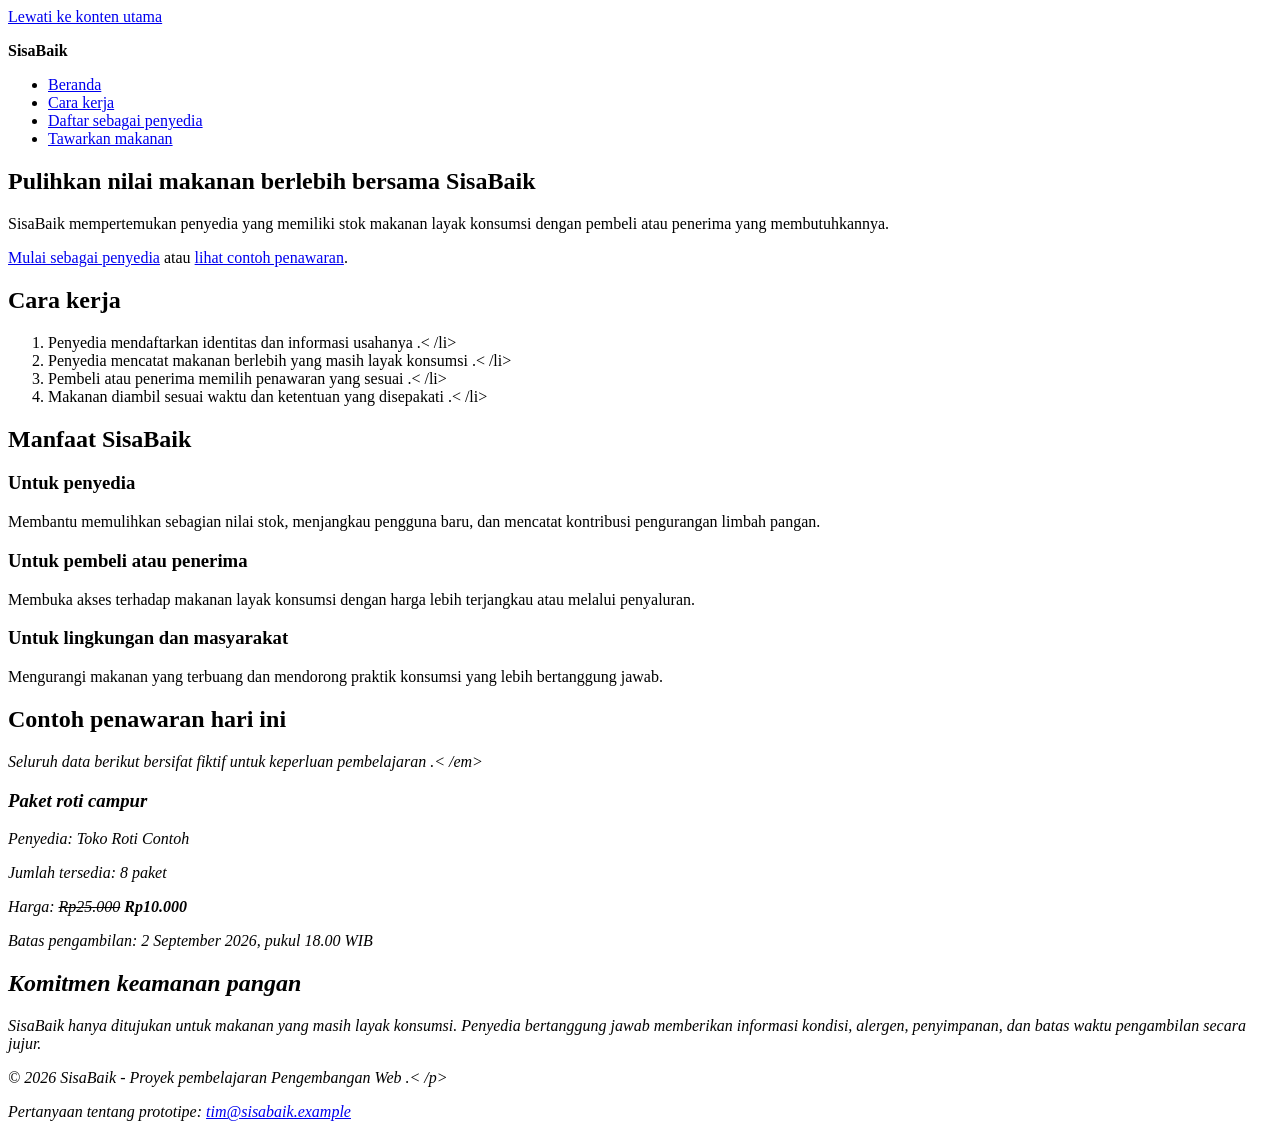
==== index.html @ 69faac1b "feat: add semantic SisaBaik information page" ====
<! doctype html>
<html lang="id">
<head>
<meta charset="utf-8">
<meta name="viewport" content="width=device-width, initial-scale=1">
<meta
name="description"
content="SisaBaik membantu penyedia menawarkan makanan berlebih agar tetap bernilai, terjangkau, dan tidak
terbuang."
>
<title>Beranda | SisaBaik</title>
</head>
<body>
<a href="#konten-utama">Lewati ke konten utama</a>

<header>
<p><strong>SisaBaik</strong></p>
<nav aria-label="Navigasi utama">
<ul>
<li><a href="index.html" aria-current="page">Beranda</a></li>
<li><a href="#cara-kerja">Cara kerja</a></li>
<li><a href="daftar-penyedia.html">Daftar sebagai penyedia</a></li>
<li><a href="tawarkan-makanan.html">Tawarkan makanan</a></li>
</ul>
</nav>
</header>

<main id="konten-utama" tabindex="-1">
<section aria-labelledby="judul-utama">
<h1 id="judul-utama">Pulihkan nilai makanan berlebih bersama SisaBaik</h1>
<p>
SisaBaik mempertemukan penyedia yang memiliki stok makanan layak
konsumsi dengan pembeli atau penerima yang membutuhkannya.
</p>

<p>
<a href="daftar-penyedia.html">Mulai sebagai penyedia</a>
atau
<a href="#penawaran-contoh">lihat contoh penawaran</a>.
</p>
</section>

<section id="cara-kerja" aria-labelledby="judul-cara-kerja">
<h2 id="judul-cara-kerja">Cara kerja</h2>
<ol>
<li>Penyedia mendaftarkan identitas dan informasi usahanya .< /li>
<li>Penyedia mencatat makanan berlebih yang masih layak konsumsi .< /li>
<li>Pembeli atau penerima memilih penawaran yang sesuai .< /li>
<li>Makanan diambil sesuai waktu dan ketentuan yang disepakati .< /li>
</ol>
</section>

<section aria-labelledby="judul-manfaat">
<h2 id="judul-manfaat">Manfaat SisaBaik</h2>

<article>
<h3>Untuk penyedia</h3>
<p>
Membantu memulihkan sebagian nilai stok, menjangkau pengguna baru,
dan mencatat kontribusi pengurangan limbah pangan.
</p>
</article>

<article>
<h3>Untuk pembeli atau penerima</h3>
<p>
Membuka akses terhadap makanan layak konsumsi dengan harga lebih
terjangkau atau melalui penyaluran.

</p>
</article>

<article>
<h3>Untuk lingkungan dan masyarakat</h3>
<p>
Mengurangi makanan yang terbuang dan mendorong praktik konsumsi
yang lebih bertanggung jawab.
</p>
</article>
</section>

<section id="penawaran-contoh" aria-labelledby="judul-penawaran">
<h2 id="judul-penawaran">Contoh penawaran hari ini</h2>
<p><em>Seluruh data berikut bersifat fiktif untuk keperluan pembelajaran .< /em></p>

<article>
<h3>Paket roti campur</h3>
<p>Penyedia: Toko Roti Contoh</p>
<p>Jumlah tersedia: <data value="8">8 paket</data></p>
<p>Harga: <del>Rp25.000</del> <strong>Rp10.000</strong></p>
<p>
Batas pengambilan:
<time datetime="2026-09-02T18:00:00+07:00">
2 September 2026, pukul 18.00 WIB
</time>
</p>
</article>
</section>

<section aria-labelledby="judul-keamanan">
<h2 id="judul-keamanan">Komitmen keamanan pangan</h2>
<p>

SisaBaik hanya ditujukan untuk makanan yang masih layak konsumsi.
Penyedia bertanggung jawab memberikan informasi kondisi, alergen,
penyimpanan, dan batas waktu pengambilan secara jujur.
</p>
</section>
</main>

<footer>
<p>&copy; 2026 SisaBaik - Proyek pembelajaran Pengembangan Web .< /p>
<address>
Pertanyaan tentang prototipe:
<a href="mailto:tim@sisabaik.example">tim@sisabaik.example</a>
</address>
</footer>
</body>
</html>
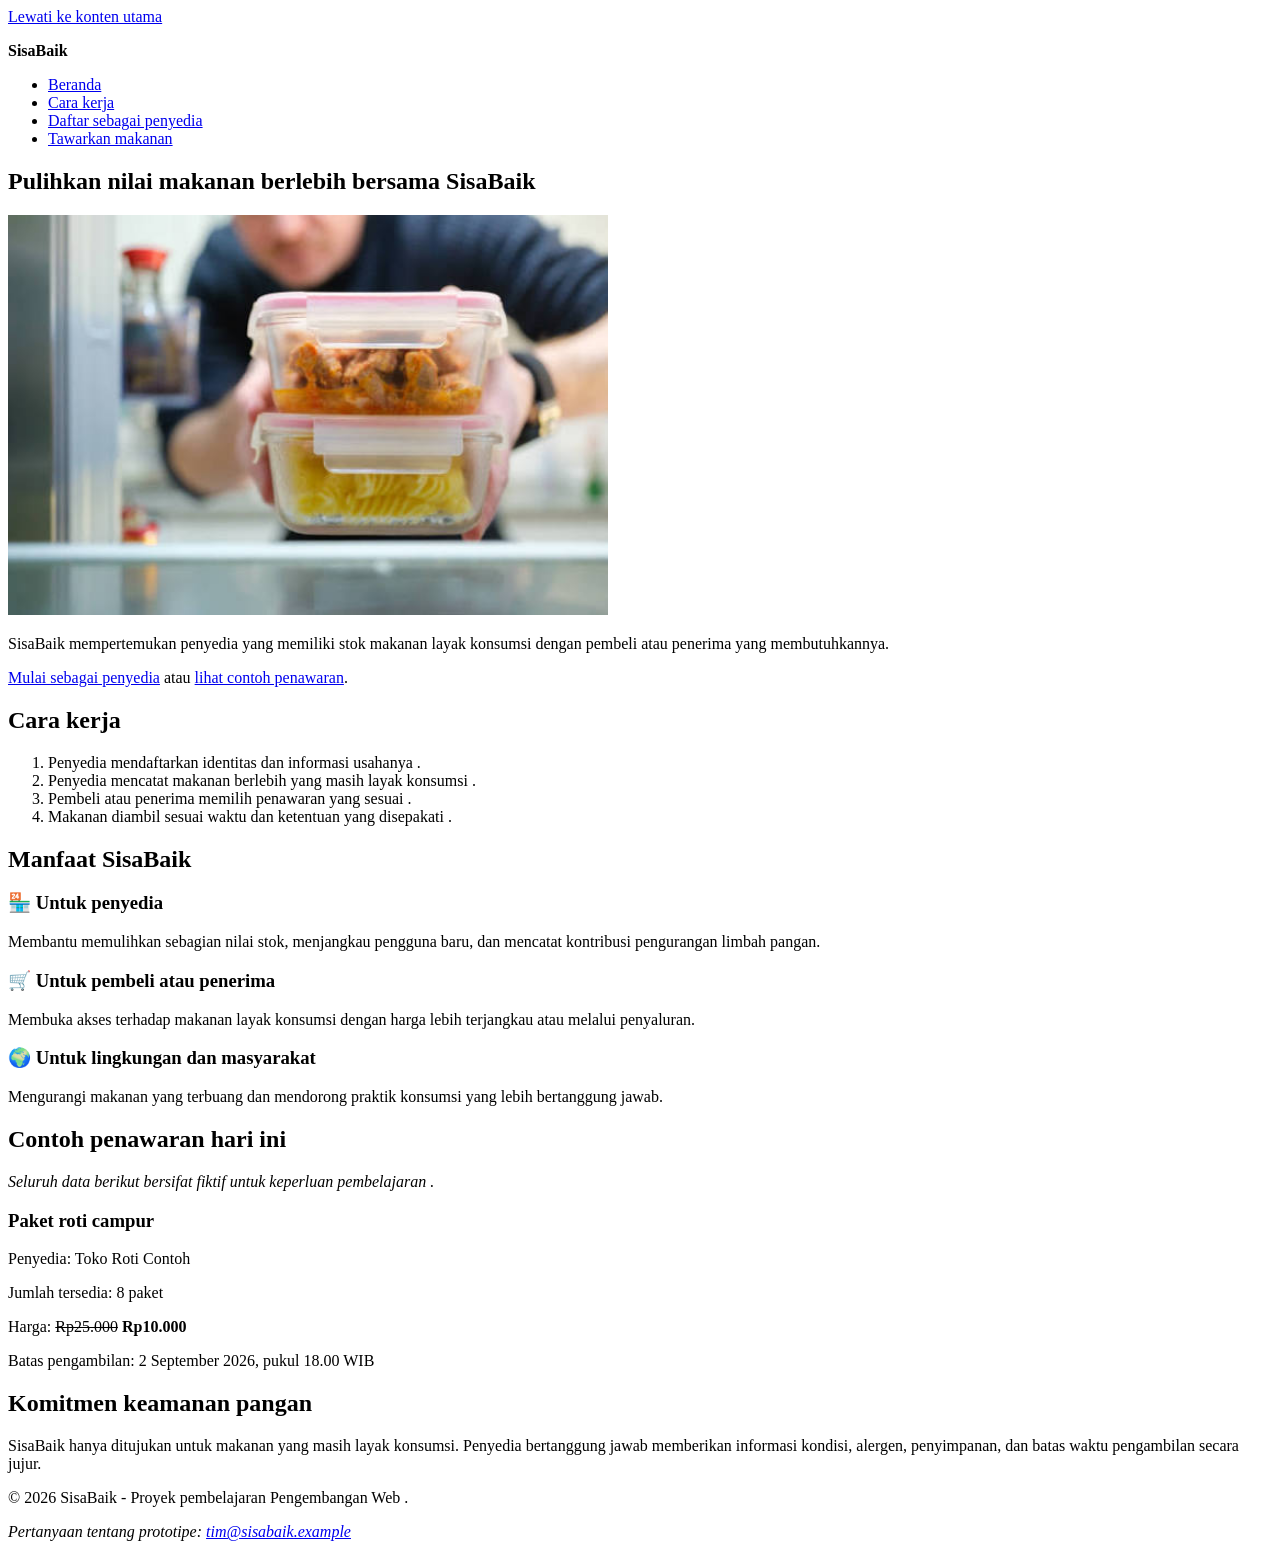
==== commit c5182c4c: "add index" ====
--- a/index.html
+++ b/index.html
@@ -1,4 +1,4 @@
-<! doctype html>
+<!doctype html>
 <html lang="id">
 <head>
 <meta charset="utf-8">
@@ -28,6 +28,7 @@
 <main id="konten-utama" tabindex="-1">
 <section aria-labelledby="judul-utama">
 <h1 id="judul-utama">Pulihkan nilai makanan berlebih bersama SisaBaik</h1>
+<img src="makanansisa.jpg" alt=" Pulihkan Makanan Berlebih bersama SisaBaik" width="600" height="400">
 <p>
 SisaBaik mempertemukan penyedia yang memiliki stok makanan layak
 konsumsi dengan pembeli atau penerima yang membutuhkannya.
@@ -43,10 +44,10 @@
 <section id="cara-kerja" aria-labelledby="judul-cara-kerja">
 <h2 id="judul-cara-kerja">Cara kerja</h2>
 <ol>
-<li>Penyedia mendaftarkan identitas dan informasi usahanya .< /li>
-<li>Penyedia mencatat makanan berlebih yang masih layak konsumsi .< /li>
-<li>Pembeli atau penerima memilih penawaran yang sesuai .< /li>
-<li>Makanan diambil sesuai waktu dan ketentuan yang disepakati .< /li>
+<li>Penyedia mendaftarkan identitas dan informasi usahanya .</li>
+<li>Penyedia mencatat makanan berlebih yang masih layak konsumsi .</li>
+<li>Pembeli atau penerima memilih penawaran yang sesuai .</li>
+<li>Makanan diambil sesuai waktu dan ketentuan yang disepakati .</li>
 </ol>
 </section>
 
@@ -54,7 +55,7 @@
 <h2 id="judul-manfaat">Manfaat SisaBaik</h2>
 
 <article>
-<h3>Untuk penyedia</h3>
+<h3>🏪 Untuk penyedia</h3>
 <p>
 Membantu memulihkan sebagian nilai stok, menjangkau pengguna baru,
 dan mencatat kontribusi pengurangan limbah pangan.
@@ -62,7 +63,7 @@
 </article>
 
 <article>
-<h3>Untuk pembeli atau penerima</h3>
+<h3>🛒 Untuk pembeli atau penerima</h3>
 <p>
 Membuka akses terhadap makanan layak konsumsi dengan harga lebih
 terjangkau atau melalui penyaluran.
@@ -71,7 +72,7 @@
 </article>
 
 <article>
-<h3>Untuk lingkungan dan masyarakat</h3>
+<h3>🌍 Untuk lingkungan dan masyarakat</h3>
 <p>
 Mengurangi makanan yang terbuang dan mendorong praktik konsumsi
 yang lebih bertanggung jawab.
@@ -81,7 +82,7 @@
 
 <section id="penawaran-contoh" aria-labelledby="judul-penawaran">
 <h2 id="judul-penawaran">Contoh penawaran hari ini</h2>
-<p><em>Seluruh data berikut bersifat fiktif untuk keperluan pembelajaran .< /em></p>
+<p><em>Seluruh data berikut bersifat fiktif untuk keperluan pembelajaran .</em></p>
 
 <article>
 <h3>Paket roti campur</h3>
@@ -109,7 +110,7 @@
 </main>
 
 <footer>
-<p>&copy; 2026 SisaBaik - Proyek pembelajaran Pengembangan Web .< /p>
+<p>&copy; 2026 SisaBaik - Proyek pembelajaran Pengembangan Web .</p>
 <address>
 Pertanyaan tentang prototipe:
 <a href="mailto:tim@sisabaik.example">tim@sisabaik.example</a>
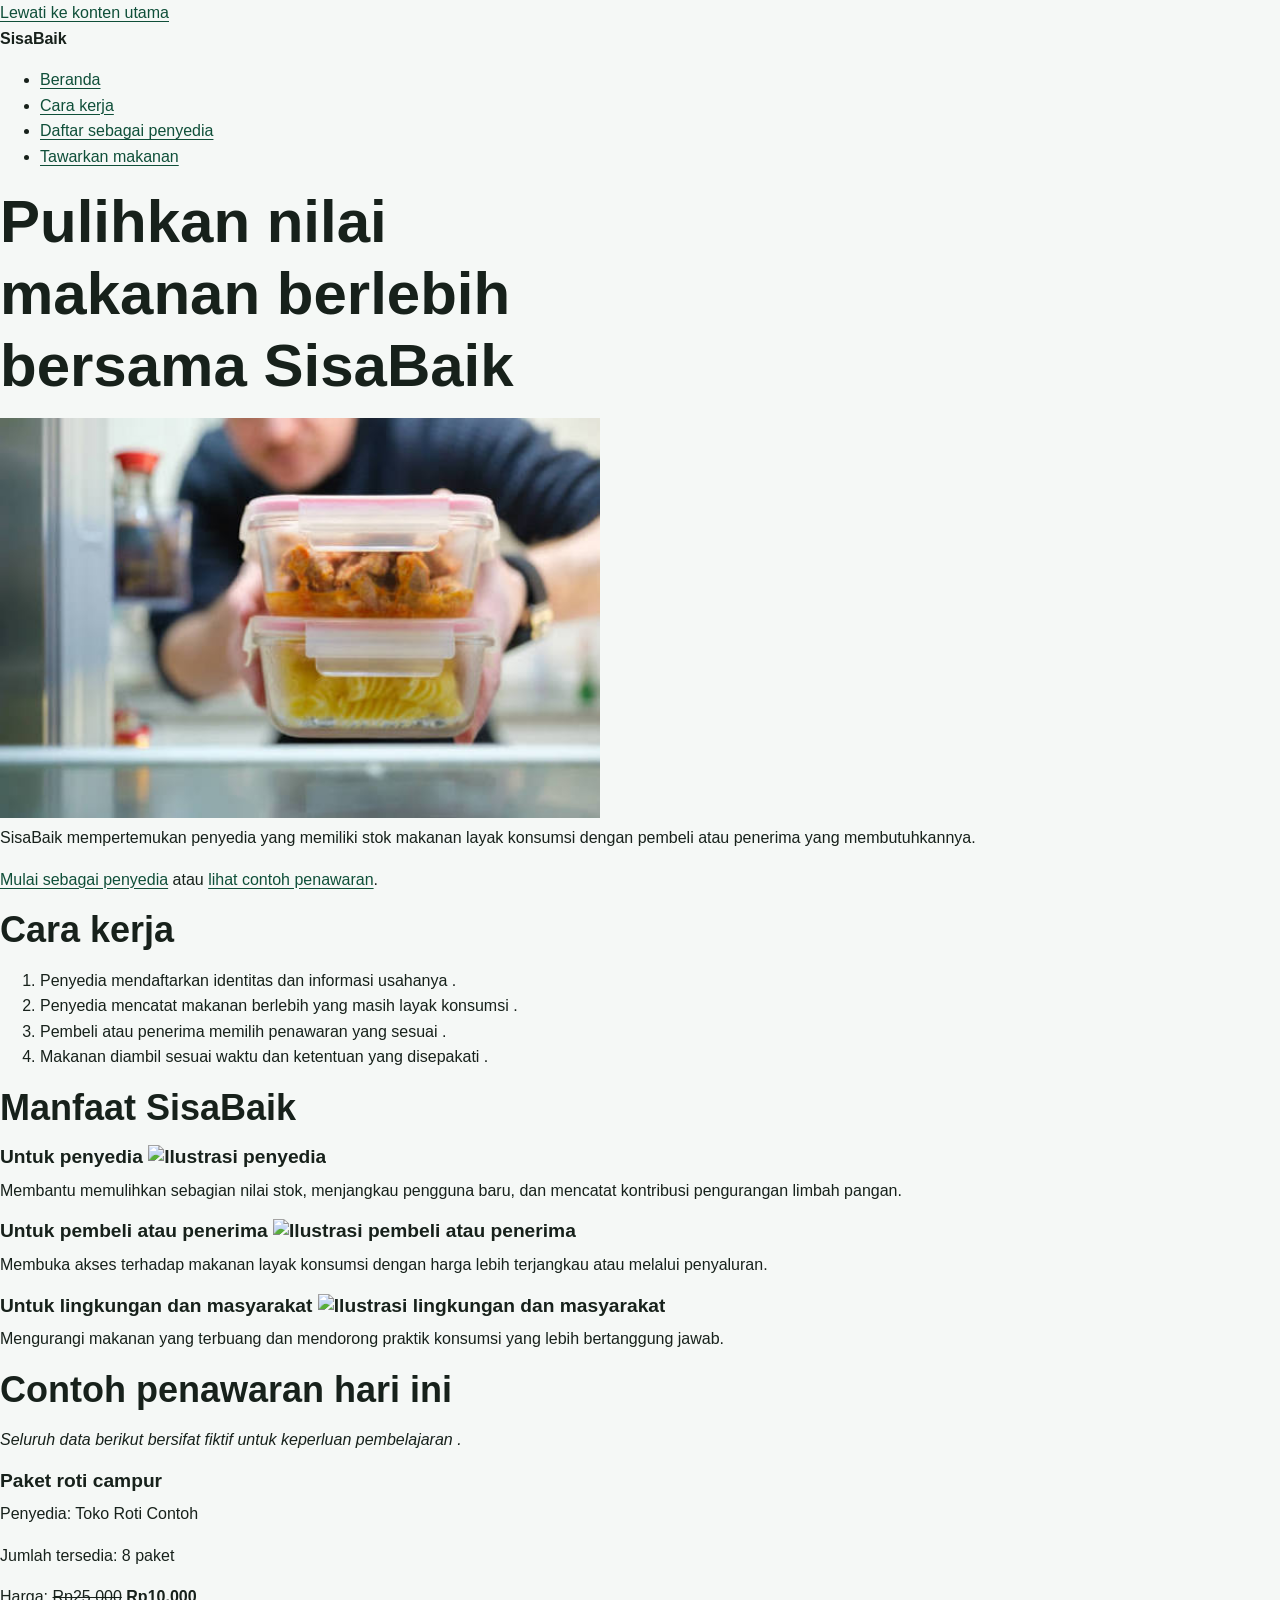
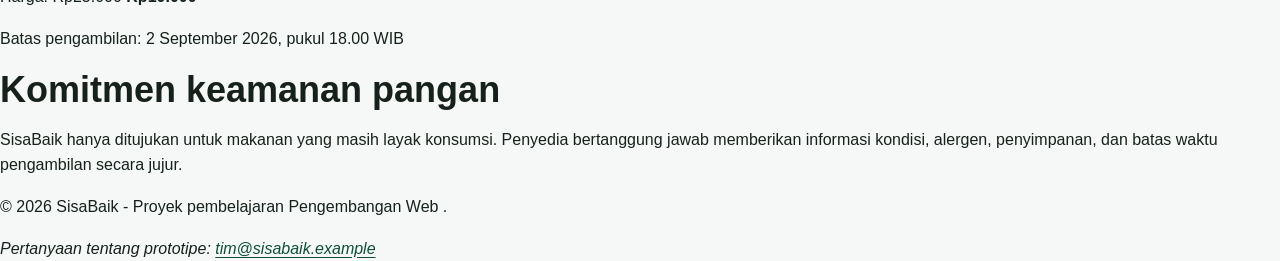
==== commit 9e7c9d65: "feat: add responsive SisaBaik visual system" ====
--- a/index.html
+++ b/index.html
@@ -9,6 +9,7 @@
 terbuang."
 >
 <title>Beranda | SisaBaik</title>
+<link rel="stylesheet" href="styles.css">
 </head>
 <body>
 <a href="#konten-utama">Lewati ke konten utama</a>
@@ -55,7 +56,9 @@
 <h2 id="judul-manfaat">Manfaat SisaBaik</h2>
 
 <article>
-<h3>🏪 Untuk penyedia</h3>
+<h3> Untuk penyedia
+<img src="services.png" alt="Ilustrasi penyedia" width="25" height="25">
+</h3>
 <p>
 Membantu memulihkan sebagian nilai stok, menjangkau pengguna baru,
 dan mencatat kontribusi pengurangan limbah pangan.
@@ -63,7 +66,9 @@
 </article>
 
 <article>
-<h3>🛒 Untuk pembeli atau penerima</h3>
+<h3> Untuk pembeli atau penerima
+<img src="deal.png" alt="Ilustrasi pembeli atau penerima" width="25" height="25">
+</h3>
 <p>
 Membuka akses terhadap makanan layak konsumsi dengan harga lebih
 terjangkau atau melalui penyaluran.
@@ -72,7 +77,9 @@
 </article>
 
 <article>
-<h3>🌍 Untuk lingkungan dan masyarakat</h3>
+<h3> Untuk lingkungan dan masyarakat
+<img src="lingkungan.png" alt="Ilustrasi lingkungan dan masyarakat" width="25" height="25">
+</h3>
 <p>
 Mengurangi makanan yang terbuang dan mendorong praktik konsumsi
 yang lebih bertanggung jawab.
--- a/styles.css
+++ b/styles.css
@@ -0,0 +1,366 @@
+:root {
+ --color-primary: #176b4d;
+ --color-primary-dark: #0f4f39;
+ --color-primary-soft: #e8f5ef;
+ --color-accent: #f2b84b;
+ --color-text: #17211b;
+ --color-muted: #52615a;
+ --color-surface: #ffffff;
+ --color-background: #f5f8f6;
+ --color-border: #cbd8d1;
+ --color-danger: #a52a2a;
+ --shadow-card: 0 0.5rem 1.5rem rgb(23 33 27 / 10%);
+ --radius-small: 0.5rem;
+ --radius-medium: 0.9rem;
+ --radius-large: 1.4rem;
+ --content-width: 72rem;
+}
+*,
+*::before,
+*::after {
+ box-sizing: border-box;
+}
+html {
+ scroll-behavior: smooth;
+}
+body {
+ margin: 0;
+ background: var(--color-background);
+ color: var(--color-text);
+ font-family: Arial, Helvetica, sans-serif;
+ font-size: 1rem;
+ line-height: 1.6;
+}
+h1,
+h2,
+h3,
+p {
+ margin-block-start: 0;
+}
+h1,
+h2,
+h3 {
+ line-height: 1.2;
+}
+h1 {
+ max-width: 18ch;
+ margin-block-end: 1rem;
+ font-size: clamp(2rem, 7vw, 3.75rem);
+}
+h2 {
+ margin-block-end: 1rem;
+ font-size: clamp(1.5rem, 4vw, 2.25rem);
+}
+h3 {
+ margin-block-end: 0.6rem;
+ font-size: 1.2rem;
+}
+a {
+ color: var(--color-primary-dark);
+ text-underline-offset: 0.2em;
+}
+a:hover {
+text-decoration-thickness: 0.18em;
+}
+:focus-visible {
+ outline: 0.2rem solid var(--color-accent);
+ outline-offset: 0.2rem;
+}
+.skip-link {
+ position: absolute;
+ inset-block-start: 0.5rem;
+ inset-inline-start: 0.5rem;
+ z-index: 100;
+ padding: 0.7rem 1rem;
+ border-radius: var(--radius-small);
+ background: var(--color-text);
+ color: var(--color-surface);
+ transform: translateY(-180%);
+}
+.skip-link:focus {
+ transform: translateY(0);
+}
+.container {
+ width: min(100% - 2rem, var(--content-width));
+ margin-inline: auto;
+}
+.site-header {
+ background: var(--color-surface);
+ border-block-end: 0.0625rem solid var(--color-border);
+}
+.header-layout {
+ display: flex;
+ flex-direction: column;
+ gap: 0.75rem;
+ padding-block: 1rem;
+}
+.brand {
+ margin: 0;
+ color: var(--color-primary-dark);
+ font-size: 1.4rem;
+ font-weight: 700;
+}
+.nav-list {
+ display: flex;
+ flex-wrap: wrap;
+ gap: 0.5rem 1rem;
+ margin: 0;
+ padding: 0;
+ list-style: none;
+}
+.nav-list a {
+ display: inline-block;
+ padding-block: 0.35rem;
+ font-weight: 700;
+}
+.nav-list a[aria-current="page"] {
+ color: var(--color-primary);
+ text-decoration-thickness: 0.2em;
+}
+.hero {
+ padding-block: clamp(3rem, 10vw, 7rem);
+ background:
+ linear-gradient(135deg, rgb(232 245 239 / 95%), rgb(255 255 255 / 92%));
+}
+.hero-layout {
+ display: grid;
+ gap: 2rem;
+ align-items: center;
+}
+.eyebrow {
+ margin-block-end: 0.5rem;
+ color: var(--color-primary-dark);
+ font-weight: 700;
+ letter-spacing: 0.05em;
+ text-transform: uppercase;
+}
+.lead {
+ max-width: 62ch;
+ color: var(--color-muted);
+ font-size: 1.1rem;
+}
+.hero-panel {
+ padding: 1.5rem;
+ border: 0.0625rem solid var(--color-border);
+ border-radius: var(--radius-large);
+ background: var(--color-surface);
+ box-shadow: var(--shadow-card);
+}
+.hero-panel strong {
+ display: block;
+ color: var(--color-primary-dark);
+ font-size: 2rem;
+}
+.button-group,
+.form-actions {
+ display: flex;
+ flex-wrap: wrap;
+ gap: 0.75rem;
+ align-items: center;
+}
+.button {
+ display: inline-block;
+ padding: 0.75rem 1rem;
+ border: 0.125rem solid var(--color-primary);
+ border-radius: var(--radius-small);
+ background: var(--color-primary);
+ color: var(--color-surface);
+ font: inherit;
+ font-weight: 700;
+ line-height: 1.2;
+ text-decoration: none;
+ cursor: pointer;
+}
+.button:hover {
+ background: var(--color-primary-dark);
+ border-color: var(--color-primary-dark);
+}
+.button-secondary {
+ background: transparent;
+ color: var(--color-primary-dark);
+}
+.section {
+ padding-block: clamp(2.5rem, 7vw, 5rem);
+}
+.section-alt {
+ background: var(--color-surface);
+}
+.section-intro {
+ max-width: 65ch;
+ color: var(--color-muted);
+}
+.steps-grid,
+.benefit-grid,
+.offer-grid {
+ display: grid;
+ grid-template-columns: 1fr;
+ gap: 1rem;
+}
+.card {
+ padding: 1.25rem;
+ border: 0.0625rem solid var(--color-border);
+ border-radius: var(--radius-medium);
+ background: var(--color-surface);
+ box-shadow: var(--shadow-card);
+}
+.step-number {
+ display: inline-grid;
+ width: 2.25rem;
+ height: 2.25rem;
+ margin-block-end: 0.75rem;
+ place-items: center;
+ border-radius: 50%;
+ background: var(--color-primary-soft);
+ color: var(--color-primary-dark);
+ font-weight: 700;
+}
+.offer-card {
+ display: flex;
+ flex-direction: column;
+ overflow: hidden;
+ border: 0.0625rem solid var(--color-border);
+ border-radius: var(--radius-medium);
+ background: var(--color-surface);
+ box-shadow: var(--shadow-card);
+}
+.offer-card__visual {
+ min-height: 8rem;
+ background: linear-gradient(135deg, var(--color-primary), var(--color-primary-dark));
+}
+.offer-card__content {
+ display: flex;
+ flex: 1;
+ flex-direction: column;
+ padding: 1.25rem;
+}
+.offer-card__meta {
+ color: var(--color-muted);
+}
+.offer-card__price {
+ margin-block-start: auto;
+ font-size: 1.15rem;
+}
+.badge {
+ display: inline-block;
+ width: fit-content;
+ margin-block-end: 0.75rem;
+ padding: 0.25rem 0.6rem;
+ border-radius: 999px;
+ background: var(--color-primary-soft);
+ color: var(--color-primary-dark);
+ font-size: 0.85rem;
+ font-weight: 700;
+}
+.notice {
+ padding: 1rem;
+ border-inline-start: 0.3rem solid var(--color-primary);
+ border-radius: var(--radius-small);
+ background: var(--color-primary-soft);
+}
+.page-heading {
+ padding-block: clamp(2.5rem, 7vw, 5rem) 2rem;
+}
+.form-card {
+ max-width: 56rem;
+ margin-block-end: 3rem;
+ padding: clamp(1rem, 4vw, 2rem);
+ border: 0.0625rem solid var(--color-border);
+ border-radius: var(--radius-large);
+ background: var(--color-surface);
+ box-shadow: var(--shadow-card);
+}
+.form-section {
+ margin: 0 0 1.5rem;
+ padding: 1.25rem;
+ border: 0.0625rem solid var(--color-border);
+ border-radius: var(--radius-medium);
+}
+.form-section legend {
+ padding-inline: 0.4rem;
+ color: var(--color-primary-dark);
+ font-size: 1.1rem;
+ font-weight: 700;
+}
+label {
+ display: inline-block;
+ margin-block-end: 0.35rem;
+ font-weight: 700;
+}
+input,
+select,
+textarea {
+ width: 100%;
+ padding: 0.7rem 0.75rem;
+ border: 0.0625rem solid #809087;
+ border-radius: var(--radius-small);
+ background: var(--color-surface);
+ color: var(--color-text);
+ font: inherit;
+}
+textarea {
+ resize: vertical;
+}
+input:focus,
+select:focus,
+textarea:focus {
+ border-color: var(--color-primary-dark);
+}
+input[type="checkbox"],
+input[type="radio"] {
+ width: 1.1rem;
+ height: 1.1rem;
+ margin: 0.2rem 0 0;
+ accent-color: var(--color-primary);
+}
+.required-note {
+ color: var(--color-muted);
+}
+.site-footer {
+ padding-block: 2rem;
+ background: var(--color-primary-dark);
+ color: var(--color-surface);
+}
+.site-footer a {
+ color: var(--color-surface);
+}
+.footer-layout {
+ display: flex;
+ flex-direction: column;
+ gap: 0.5rem;
+}
+.footer-layout p,
+.footer-layout address {
+ margin: 0;
+}
+@media (min-width: 48rem) {
+ .header-layout {
+ flex-direction: row;
+ justify-content: space-between;
+align-items: center;
+ }
+ .hero-layout {
+ grid-template-columns: minmax(0, 1.5fr) minmax(15rem, 0.7fr);
+ }
+ .steps-grid,
+ .benefit-grid {
+ grid-template-columns: repeat(3, minmax(0, 1fr));
+ }
+ .offer-grid {
+ grid-template-columns: repeat(2, minmax(0, 1fr));
+ }
+ .footer-layout {
+ flex-direction: row;
+ justify-content: space-between;
+ align-items: center;
+ }
+}
+@media (min-width: 68rem) {
+ .offer-grid {
+ grid-template-columns: repeat(3, minmax(0, 1fr));
+ }
+}
+@media (prefers-reduced-motion: reduce) {
+ html {
+ scroll-behavior: auto;
+ }
+}
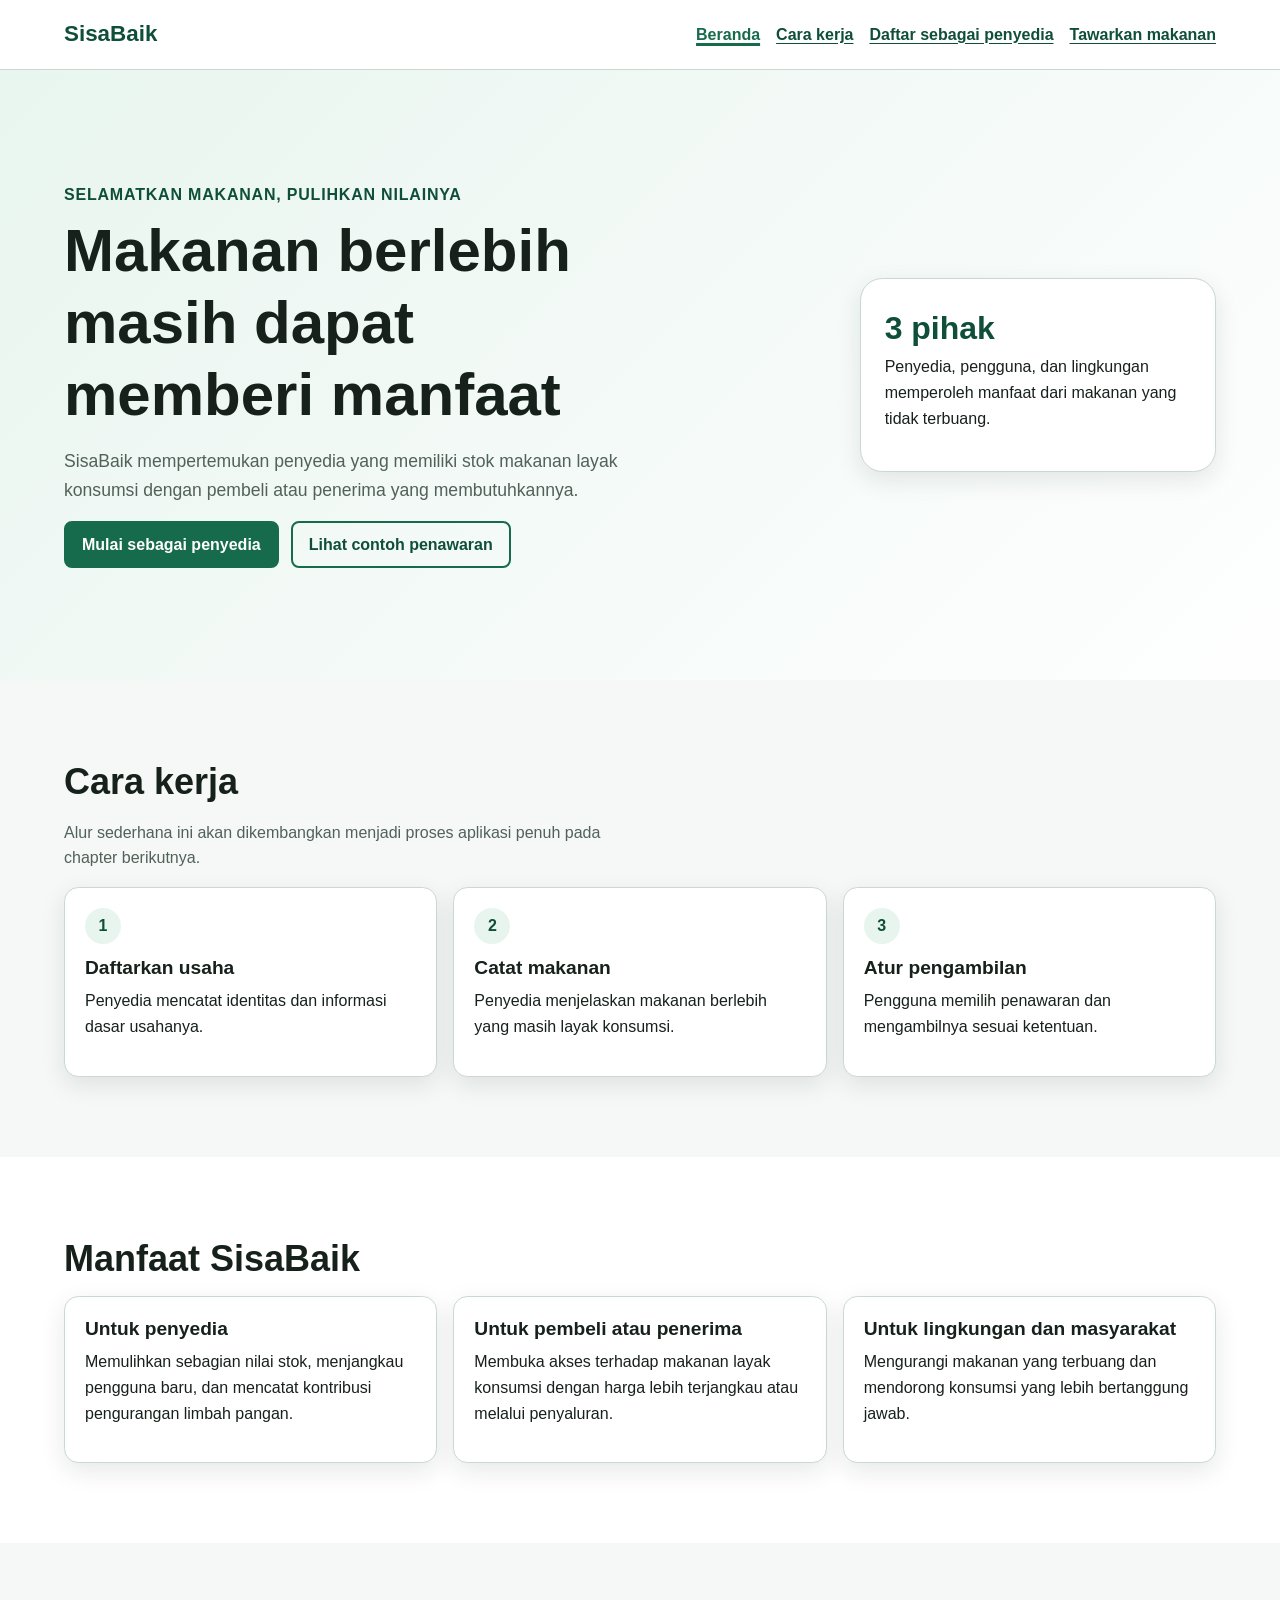
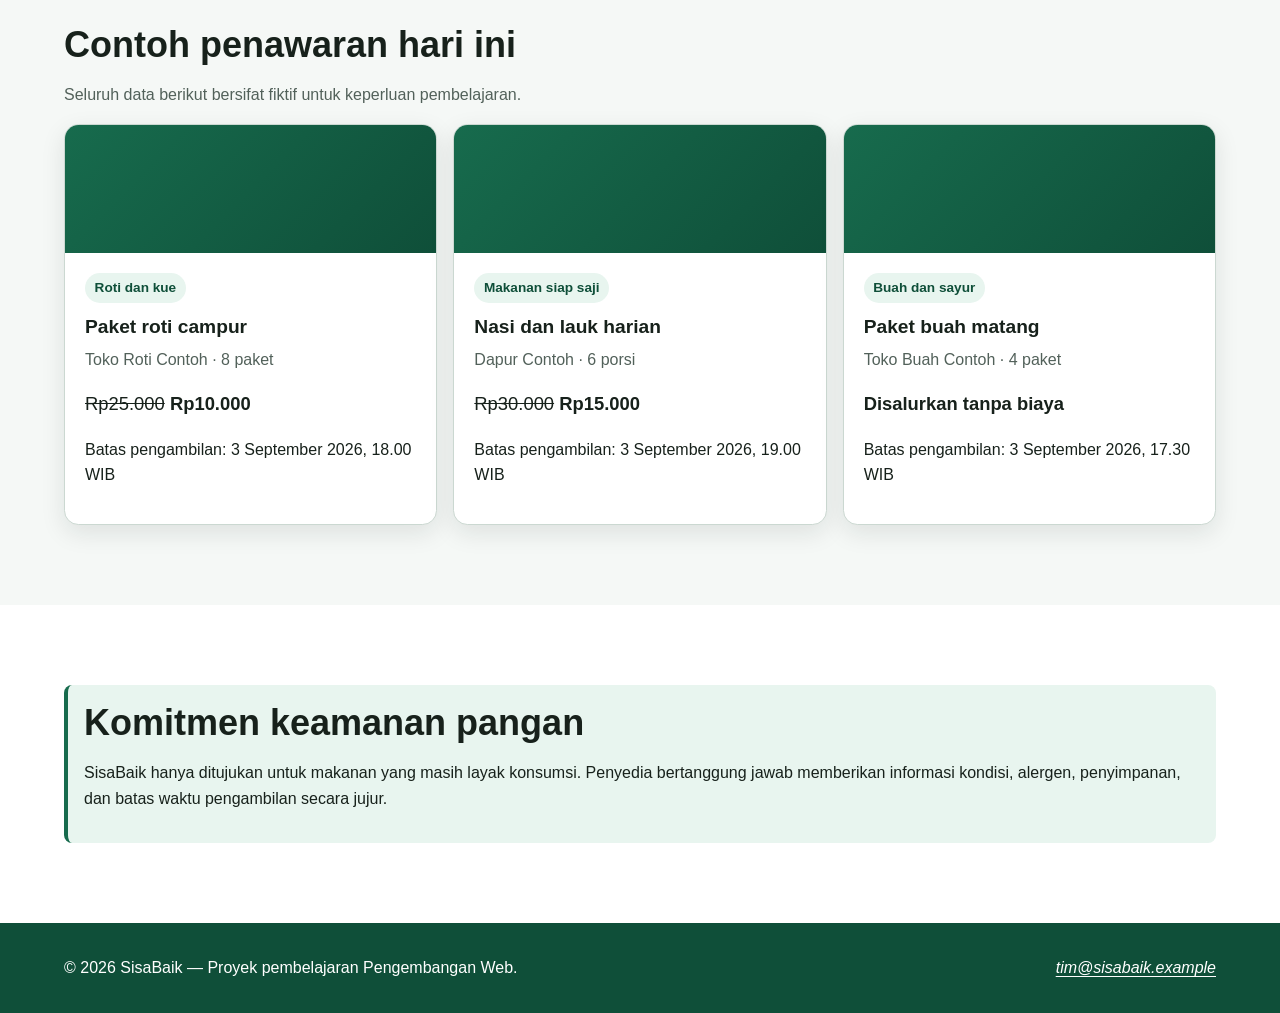
==== commit bdfeaa04: "style: apply responsive layout to SisaBaik pages" ====
--- a/index.html
+++ b/index.html
@@ -1,127 +1,148 @@
 <!doctype html>
 <html lang="id">
-<head>
-<meta charset="utf-8">
-<meta name="viewport" content="width=device-width, initial-scale=1">
-<meta
-name="description"
-content="SisaBaik membantu penyedia menawarkan makanan berlebih agar tetap bernilai, terjangkau, dan tidak
-terbuang."
->
-<title>Beranda | SisaBaik</title>
-<link rel="stylesheet" href="styles.css">
-</head>
-<body>
-<a href="#konten-utama">Lewati ke konten utama</a>
-
-<header>
-<p><strong>SisaBaik</strong></p>
-<nav aria-label="Navigasi utama">
-<ul>
-<li><a href="index.html" aria-current="page">Beranda</a></li>
-<li><a href="#cara-kerja">Cara kerja</a></li>
-<li><a href="daftar-penyedia.html">Daftar sebagai penyedia</a></li>
-<li><a href="tawarkan-makanan.html">Tawarkan makanan</a></li>
-</ul>
-</nav>
-</header>
-
-<main id="konten-utama" tabindex="-1">
-<section aria-labelledby="judul-utama">
-<h1 id="judul-utama">Pulihkan nilai makanan berlebih bersama SisaBaik</h1>
-<img src="makanansisa.jpg" alt=" Pulihkan Makanan Berlebih bersama SisaBaik" width="600" height="400">
-<p>
-SisaBaik mempertemukan penyedia yang memiliki stok makanan layak
-konsumsi dengan pembeli atau penerima yang membutuhkannya.
-</p>
-
-<p>
-<a href="daftar-penyedia.html">Mulai sebagai penyedia</a>
-atau
-<a href="#penawaran-contoh">lihat contoh penawaran</a>.
-</p>
-</section>
-
-<section id="cara-kerja" aria-labelledby="judul-cara-kerja">
-<h2 id="judul-cara-kerja">Cara kerja</h2>
-<ol>
-<li>Penyedia mendaftarkan identitas dan informasi usahanya .</li>
-<li>Penyedia mencatat makanan berlebih yang masih layak konsumsi .</li>
-<li>Pembeli atau penerima memilih penawaran yang sesuai .</li>
-<li>Makanan diambil sesuai waktu dan ketentuan yang disepakati .</li>
-</ol>
-</section>
-
-<section aria-labelledby="judul-manfaat">
-<h2 id="judul-manfaat">Manfaat SisaBaik</h2>
-
-<article>
-<h3> Untuk penyedia
-<img src="services.png" alt="Ilustrasi penyedia" width="25" height="25">
-</h3>
-<p>
-Membantu memulihkan sebagian nilai stok, menjangkau pengguna baru,
-dan mencatat kontribusi pengurangan limbah pangan.
-</p>
-</article>
-
-<article>
-<h3> Untuk pembeli atau penerima
-<img src="deal.png" alt="Ilustrasi pembeli atau penerima" width="25" height="25">
-</h3>
-<p>
-Membuka akses terhadap makanan layak konsumsi dengan harga lebih
-terjangkau atau melalui penyaluran.
-
-</p>
-</article>
-
-<article>
-<h3> Untuk lingkungan dan masyarakat
-<img src="lingkungan.png" alt="Ilustrasi lingkungan dan masyarakat" width="25" height="25">
-</h3>
-<p>
-Mengurangi makanan yang terbuang dan mendorong praktik konsumsi
-yang lebih bertanggung jawab.
-</p>
-</article>
-</section>
-
-<section id="penawaran-contoh" aria-labelledby="judul-penawaran">
-<h2 id="judul-penawaran">Contoh penawaran hari ini</h2>
-<p><em>Seluruh data berikut bersifat fiktif untuk keperluan pembelajaran .</em></p>
-
-<article>
-<h3>Paket roti campur</h3>
-<p>Penyedia: Toko Roti Contoh</p>
-<p>Jumlah tersedia: <data value="8">8 paket</data></p>
-<p>Harga: <del>Rp25.000</del> <strong>Rp10.000</strong></p>
-<p>
-Batas pengambilan:
-<time datetime="2026-09-02T18:00:00+07:00">
-2 September 2026, pukul 18.00 WIB
-</time>
-</p>
-</article>
-</section>
-
-<section aria-labelledby="judul-keamanan">
-<h2 id="judul-keamanan">Komitmen keamanan pangan</h2>
-<p>
-
-SisaBaik hanya ditujukan untuk makanan yang masih layak konsumsi.
-Penyedia bertanggung jawab memberikan informasi kondisi, alergen,
-penyimpanan, dan batas waktu pengambilan secara jujur.
-</p>
-</section>
-</main>
-
-<footer>
-<p>&copy; 2026 SisaBaik - Proyek pembelajaran Pengembangan Web .</p>
-<address>
-Pertanyaan tentang prototipe:
-<a href="mailto:tim@sisabaik.example">tim@sisabaik.example</a>
-</address>
-</footer>
-</body>
+ <head>
+ <meta charset="utf-8">
+ <meta name="viewport" content="width=device-width, initial-scale=1">
+ <meta name="description" content="SisaBaik membantu penyedia menawarkan makanan berlebih agar tetap bernilai, 
+terjangkau, dan tidak terbuang.">
+ <title>Beranda | SisaBaik</title>
+ <link rel="stylesheet" href="styles.css">
+ </head>
+ <body>
+ <a class="skip-link" href="#konten-utama">Lewati ke konten utama</a>
+ <header class="site-header">
+ <div class="container header-layout">
+ <p class="brand">SisaBaik</p>
+ <nav aria-label="Navigasi utama">
+ <ul class="nav-list">
+ <li><a href="index.html" aria-current="page">Beranda</a></li>
+ <li><a href="#cara-kerja">Cara kerja</a></li>
+ <li><a href="daftar-penyedia.html">Daftar sebagai penyedia</a></li>
+ <li><a href="tawarkan-makanan.html">Tawarkan makanan</a></li>
+ </ul>
+ </nav>
+ </div>
+ </header>
+ <main id="konten-utama" tabindex="-1">
+ <section class="hero" aria-labelledby="judul-utama">
+ <div class="container hero-layout">
+ <div>
+ <p class="eyebrow">Selamatkan makanan, pulihkan nilainya</p>
+ <h1 id="judul-utama">Makanan berlebih masih dapat memberi manfaat</h1>
+ <p class="lead">SisaBaik mempertemukan penyedia yang memiliki stok makanan layak konsumsi dengan pembeli 
+atau penerima yang membutuhkannya.</p>
+ <div class="button-group">
+ <a class="button" href="daftar-penyedia.html">Mulai sebagai penyedia</a>
+ <a class="button button-secondary" href="#penawaran-contoh">Lihat contoh penawaran</a>
+</div>
+ </div>
+ <aside class="hero-panel" aria-label="Ringkasan manfaat SisaBaik">
+ <strong>3 pihak</strong>
+ <p>Penyedia, pengguna, dan lingkungan memperoleh manfaat dari makanan yang tidak terbuang.</p>
+ </aside>
+ </div>
+ </section>
+ <section class="section" id="cara-kerja" aria-labelledby="judul-cara-kerja">
+ <div class="container">
+ <h2 id="judul-cara-kerja">Cara kerja</h2>
+ <p class="section-intro">Alur sederhana ini akan dikembangkan menjadi proses aplikasi penuh pada chapter 
+berikutnya.</p>
+ <div class="steps-grid">
+ <article class="card">
+ <span class="step-number" aria-hidden="true">1</span>
+ <h3>Daftarkan usaha</h3>
+ <p>Penyedia mencatat identitas dan informasi dasar usahanya.</p>
+ </article>
+ <article class="card">
+ <span class="step-number" aria-hidden="true">2</span>
+ <h3>Catat makanan</h3>
+ <p>Penyedia menjelaskan makanan berlebih yang masih layak konsumsi.</p>
+ </article>
+ <article class="card">
+ <span class="step-number" aria-hidden="true">3</span>
+ <h3>Atur pengambilan</h3>
+ <p>Pengguna memilih penawaran dan mengambilnya sesuai ketentuan.</p>
+ </article>
+ </div>
+ </div>
+ </section>
+ <section class="section section-alt" aria-labelledby="judul-manfaat">
+ <div class="container">
+ <h2 id="judul-manfaat">Manfaat SisaBaik</h2>
+<div class="benefit-grid">
+ <article class="card">
+ <h3>Untuk penyedia</h3>
+ <p>Memulihkan sebagian nilai stok, menjangkau pengguna baru, dan mencatat kontribusi pengurangan limbah 
+pangan.</p>
+ </article>
+ <article class="card">
+ <h3>Untuk pembeli atau penerima</h3>
+ <p>Membuka akses terhadap makanan layak konsumsi dengan harga lebih terjangkau atau melalui 
+penyaluran.</p>
+ </article>
+ <article class="card">
+ <h3>Untuk lingkungan dan masyarakat</h3>
+ <p>Mengurangi makanan yang terbuang dan mendorong konsumsi yang lebih bertanggung jawab.</p>
+ </article>
+ </div>
+ </div>
+ </section>
+ <section class="section" id="penawaran-contoh" aria-labelledby="judul-penawaran">
+ <div class="container">
+ <h2 id="judul-penawaran">Contoh penawaran hari ini</h2>
+ <p class="section-intro">Seluruh data berikut bersifat fiktif untuk keperluan pembelajaran.</p>
+ <div class="offer-grid">
+ <article class="offer-card">
+ <div class="offer-card__visual" aria-hidden="true"></div>
+ <div class="offer-card__content">
+ <span class="badge">Roti dan kue</span>
+ <h3>Paket roti campur</h3>
+ <p class="offer-card__meta">Toko Roti Contoh · <data value="8">8 paket</data></p>
+ <p class="offer-card__price"><del>Rp25.000</del> <strong>Rp10.000</strong></p>
+ <p>Batas pengambilan: <time datetime="2026-09-03T18:00:00+07:00">3 September 2026, 18.00 
+WIB</time></p>
+ </div>
+ </article>
+ <article class="offer-card">
+ <div class="offer-card__visual" aria-hidden="true"></div>
+ <div class="offer-card__content">
+ <span class="badge">Makanan siap saji</span>
+<h3>Nasi dan lauk harian</h3>
+ <p class="offer-card__meta">Dapur Contoh · <data value="6">6 porsi</data></p>
+ <p class="offer-card__price"><del>Rp30.000</del> <strong>Rp15.000</strong></p>
+ <p>Batas pengambilan: <time datetime="2026-09-03T19:00:00+07:00">3 September 2026, 19.00 
+WIB</time></p>
+ </div>
+ </article>
+ <article class="offer-card">
+ <div class="offer-card__visual" aria-hidden="true"></div>
+ <div class="offer-card__content">
+ <span class="badge">Buah dan sayur</span>
+ <h3>Paket buah matang</h3>
+ <p class="offer-card__meta">Toko Buah Contoh · <data value="4">4 paket</data></p>
+ <p class="offer-card__price"><strong>Disalurkan tanpa biaya</strong></p>
+ <p>Batas pengambilan: <time datetime="2026-09-03T17:30:00+07:00">3 September 2026, 17.30 
+WIB</time></p>
+ </div>
+ </article>
+ </div>
+ </div>
+ </section>
+ <section class="section section-alt" aria-labelledby="judul-keamanan">
+ <div class="container">
+ <div class="notice">
+ <h2 id="judul-keamanan">Komitmen keamanan pangan</h2>
+ <p>SisaBaik hanya ditujukan untuk makanan yang masih layak konsumsi. Penyedia bertanggung jawab memberikan 
+informasi kondisi, alergen, penyimpanan, dan batas waktu pengambilan secara jujur.</p>
+ </div>
+ </div>
+ </section>
+ </main>
+ <footer class="site-footer">
+ <div class="container footer-layout">
+ <p>&copy; 2026 SisaBaik — Proyek pembelajaran Pengembangan Web.</p>
+ <address><a href="mailto:tim@sisabaik.example">tim@sisabaik.example</a></address>
+ </div>
+ </footer>
+ </body>
 </html>
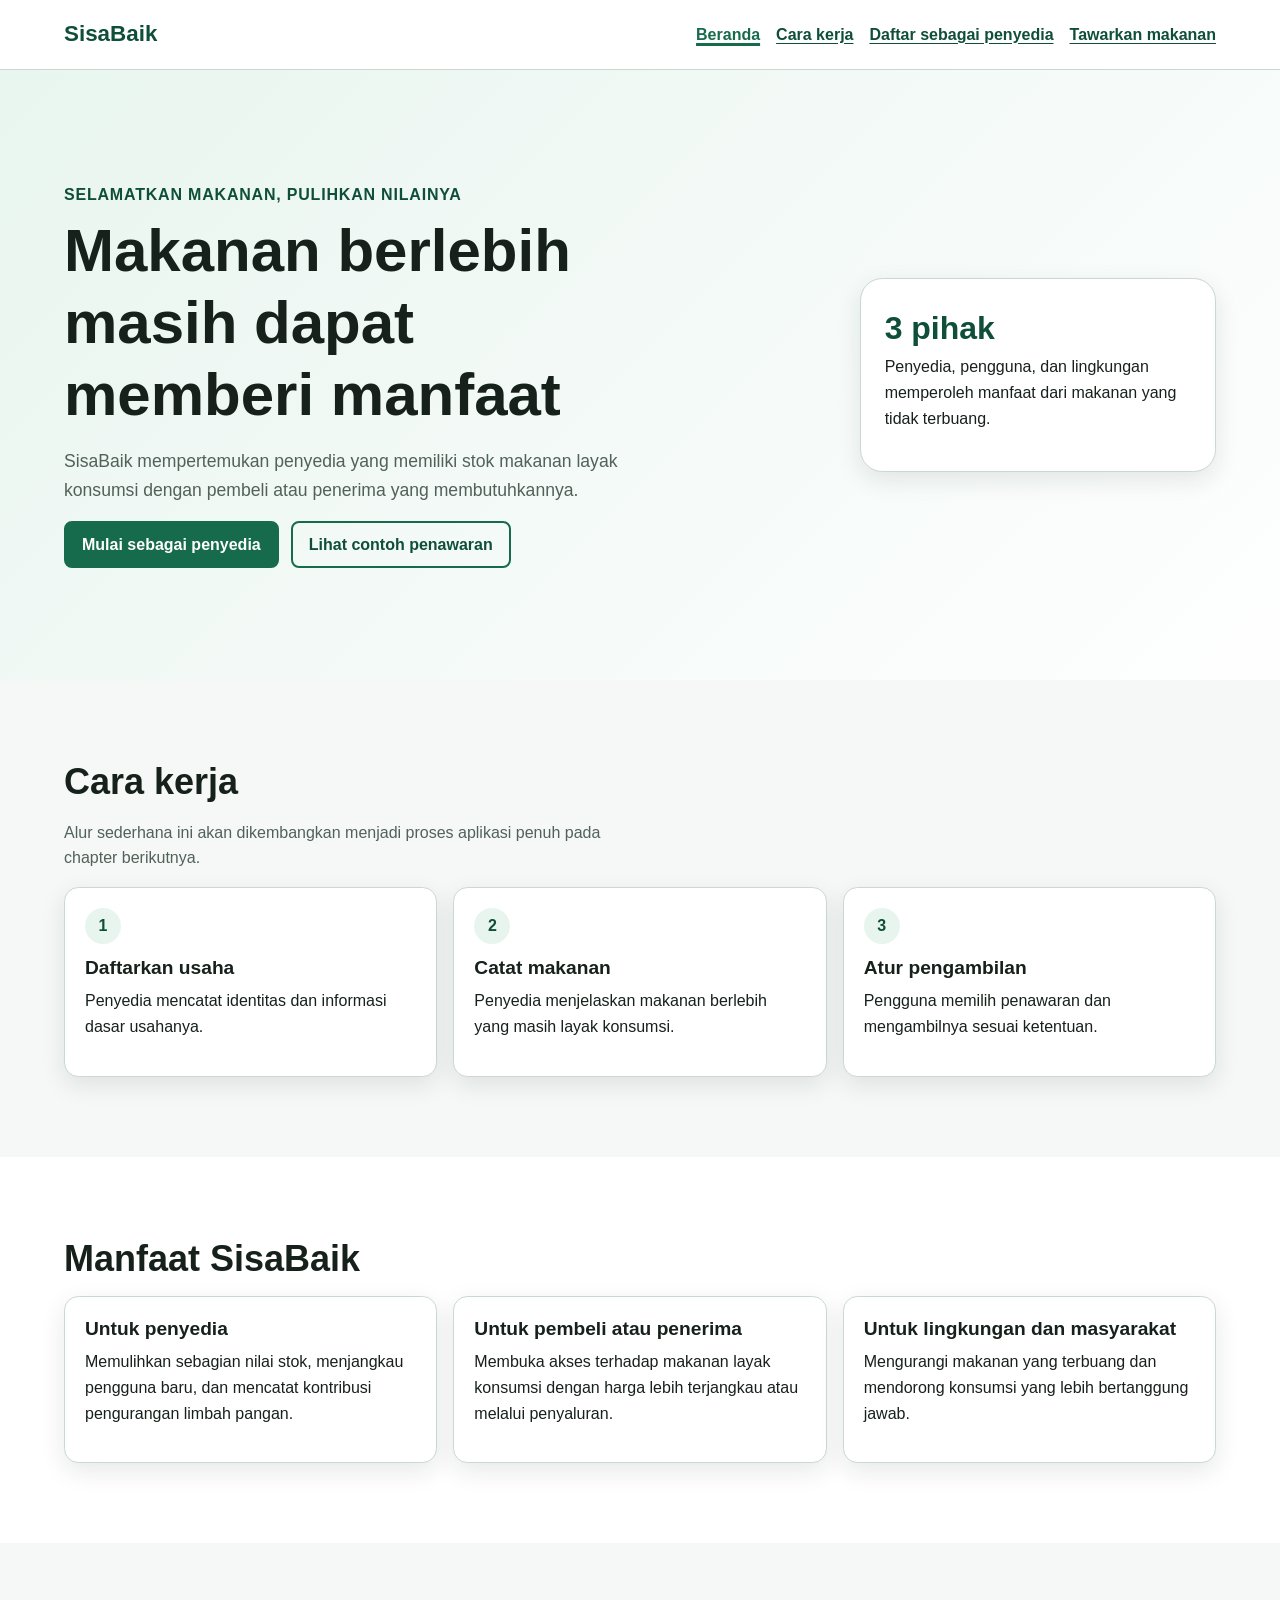
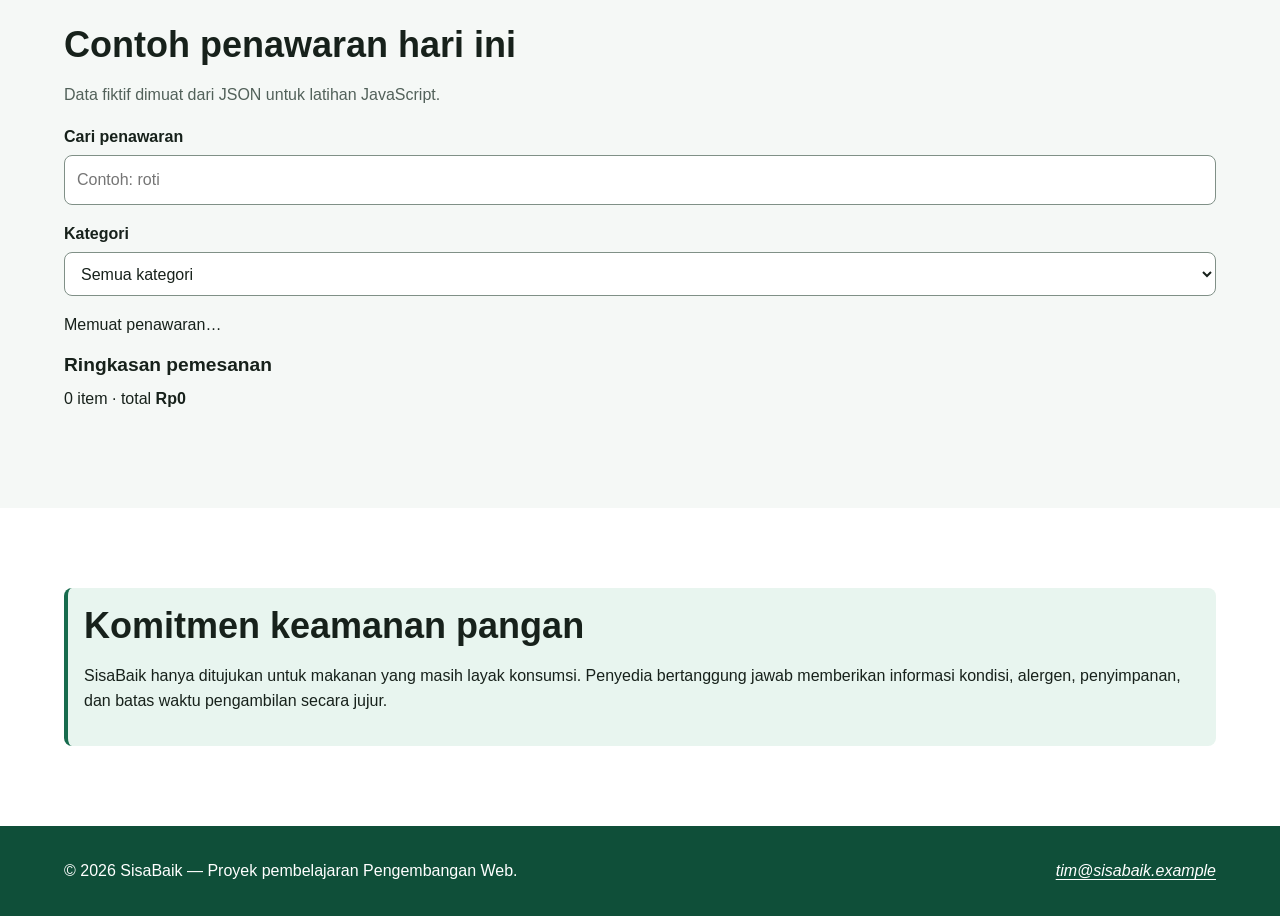
==== commit ed0ba5be: "feat: add JSON-powered offer catalog" ====
--- a/index.html
+++ b/index.html
@@ -1,12 +1,14 @@
 <!doctype html>
 <html lang="id">
  <head>
+    <script src="app.js" defer></script>
  <meta charset="utf-8">
  <meta name="viewport" content="width=device-width, initial-scale=1">
  <meta name="description" content="SisaBaik membantu penyedia menawarkan makanan berlebih agar tetap bernilai, 
 terjangkau, dan tidak terbuang.">
  <title>Beranda | SisaBaik</title>
  <link rel="stylesheet" href="styles.css">
+ <script src="app.js" defer></script>
  </head>
  <body>
  <a class="skip-link" href="#konten-utama">Lewati ke konten utama</a>
@@ -90,59 +92,47 @@
  <section class="section" id="penawaran-contoh" aria-labelledby="judul-penawaran">
  <div class="container">
  <h2 id="judul-penawaran">Contoh penawaran hari ini</h2>
- <p class="section-intro">Seluruh data berikut bersifat fiktif untuk keperluan pembelajaran.</p>
- <div class="offer-grid">
- <article class="offer-card">
- <div class="offer-card__visual" aria-hidden="true"></div>
- <div class="offer-card__content">
- <span class="badge">Roti dan kue</span>
- <h3>Paket roti campur</h3>
- <p class="offer-card__meta">Toko Roti Contoh · <data value="8">8 paket</data></p>
- <p class="offer-card__price"><del>Rp25.000</del> <strong>Rp10.000</strong></p>
- <p>Batas pengambilan: <time datetime="2026-09-03T18:00:00+07:00">3 September 2026, 18.00 
-WIB</time></p>
- </div>
- </article>
- <article class="offer-card">
- <div class="offer-card__visual" aria-hidden="true"></div>
- <div class="offer-card__content">
- <span class="badge">Makanan siap saji</span>
-<h3>Nasi dan lauk harian</h3>
- <p class="offer-card__meta">Dapur Contoh · <data value="6">6 porsi</data></p>
- <p class="offer-card__price"><del>Rp30.000</del> <strong>Rp15.000</strong></p>
- <p>Batas pengambilan: <time datetime="2026-09-03T19:00:00+07:00">3 September 2026, 19.00 
-WIB</time></p>
- </div>
- </article>
- <article class="offer-card">
- <div class="offer-card__visual" aria-hidden="true"></div>
- <div class="offer-card__content">
- <span class="badge">Buah dan sayur</span>
- <h3>Paket buah matang</h3>
- <p class="offer-card__meta">Toko Buah Contoh · <data value="4">4 paket</data></p>
- <p class="offer-card__price"><strong>Disalurkan tanpa biaya</strong></p>
- <p>Batas pengambilan: <time datetime="2026-09-03T17:30:00+07:00">3 September 2026, 17.30 
-WIB</time></p>
- </div>
- </article>
- </div>
- </div>
- </section>
- <section class="section section-alt" aria-labelledby="judul-keamanan">
- <div class="container">
- <div class="notice">
- <h2 id="judul-keamanan">Komitmen keamanan pangan</h2>
- <p>SisaBaik hanya ditujukan untuk makanan yang masih layak konsumsi. Penyedia bertanggung jawab memberikan 
-informasi kondisi, alergen, penyimpanan, dan batas waktu pengambilan secara jujur.</p>
- </div>
- </div>
- </section>
- </main>
- <footer class="site-footer">
- <div class="container footer-layout">
- <p>&copy; 2026 SisaBaik — Proyek pembelajaran Pengembangan Web.</p>
- <address><a href="mailto:tim@sisabaik.example">tim@sisabaik.example</a></address>
- </div>
- </footer>
- </body>
+ <p class="section-intro">Data fiktif dimuat dari JSON untuk latihan JavaScript.</p>
+ <form class="filter-panel" id="filter-form" role="search">
+    <p>
+    <label for="kata-kunci">Cari penawaran</label><br>
+    <input id="kata-kunci" name="kata_kunci" type="search" placeholder="Contoh: roti">
+</p>
+<p>
+    <label for="filter-kategori">Kategori</label><br>
+    <select id="filter-kategori" name="kategori">
+        <option value="semua">Semua kategori</option>
+        <option value="makanan-siap-saji">Makanan siap saji</option>
+        <option value="roti-kue">Roti dan kue</option>
+        <option value="buah-sayur">Buah dan sayur</option>
+    </select>
+</p>
+</form>
+<p id="status-katalog" class="status-message" role="status" aria-live="polite">Memuat penawaran…</p>
+<div class="offer-grid" id="daftar-penawaran"></div>
+<aside class="cart-summary" aria-labelledby="judul-ringkasan">
+    <h3 id="judul-ringkasan">Ringkasan pemesanan</h3>
+    <p><span id="jumlah-item">0</span> item · total <strong id="total-pesanan">Rp0</strong></p>
+</aside>
+</div>
+</div>
+</section>
+<section class="section section-alt" aria-labelledby="judul-keamanan">
+    <div class="container">
+        <div class="notice">
+            <h2 id="judul-keamanan">Komitmen keamanan pangan</h2>
+            <p>SisaBaik hanya ditujukan untuk makanan yang masih layak konsumsi. Penyedia bertanggung jawab memberikan informasi kondisi, alergen, penyimpanan, dan batas waktu pengambilan secara jujur.
+
+            </p>
+        </div>
+    </div>
+</section>
+</main>
+<footer class="site-footer">
+    <div class="container footer-layout">
+        <p>&copy; 2026 SisaBaik — Proyek pembelajaran Pengembangan Web.</p>
+        <address><a href="mailto:tim@sisabaik.example">tim@sisabaik.example</a></address>
+    </div>
+</footer>
+</body>
 </html>
--- a/styles.css
+++ b/styles.css
@@ -363,4 +363,11 @@
  html {
  scroll-behavior: auto;
  }
-}+ .filter-panel { display:grid; gap:1rem; margin-block:1.5rem; padding:1rem; border:0.0625rem solid var(--color-border); 
+border-radius:var(--radius-medium); background:var(--color-surface); }
+.filter-panel p { margin:0; }
+.status-message { min-height:1.6em; color:var(--color-muted); }
+.cart-summary { margin-block-start:1.5rem; padding:1rem; border-radius:var(--radius-medium); background:var(--color-primary-soft);}
+.error-message { color:var(--color-danger); font-weight:700; }
+@media (min-width:48rem) { .filter-panel { grid-template-columns:repeat(2,minmax(0,1fr)); } }
+}
